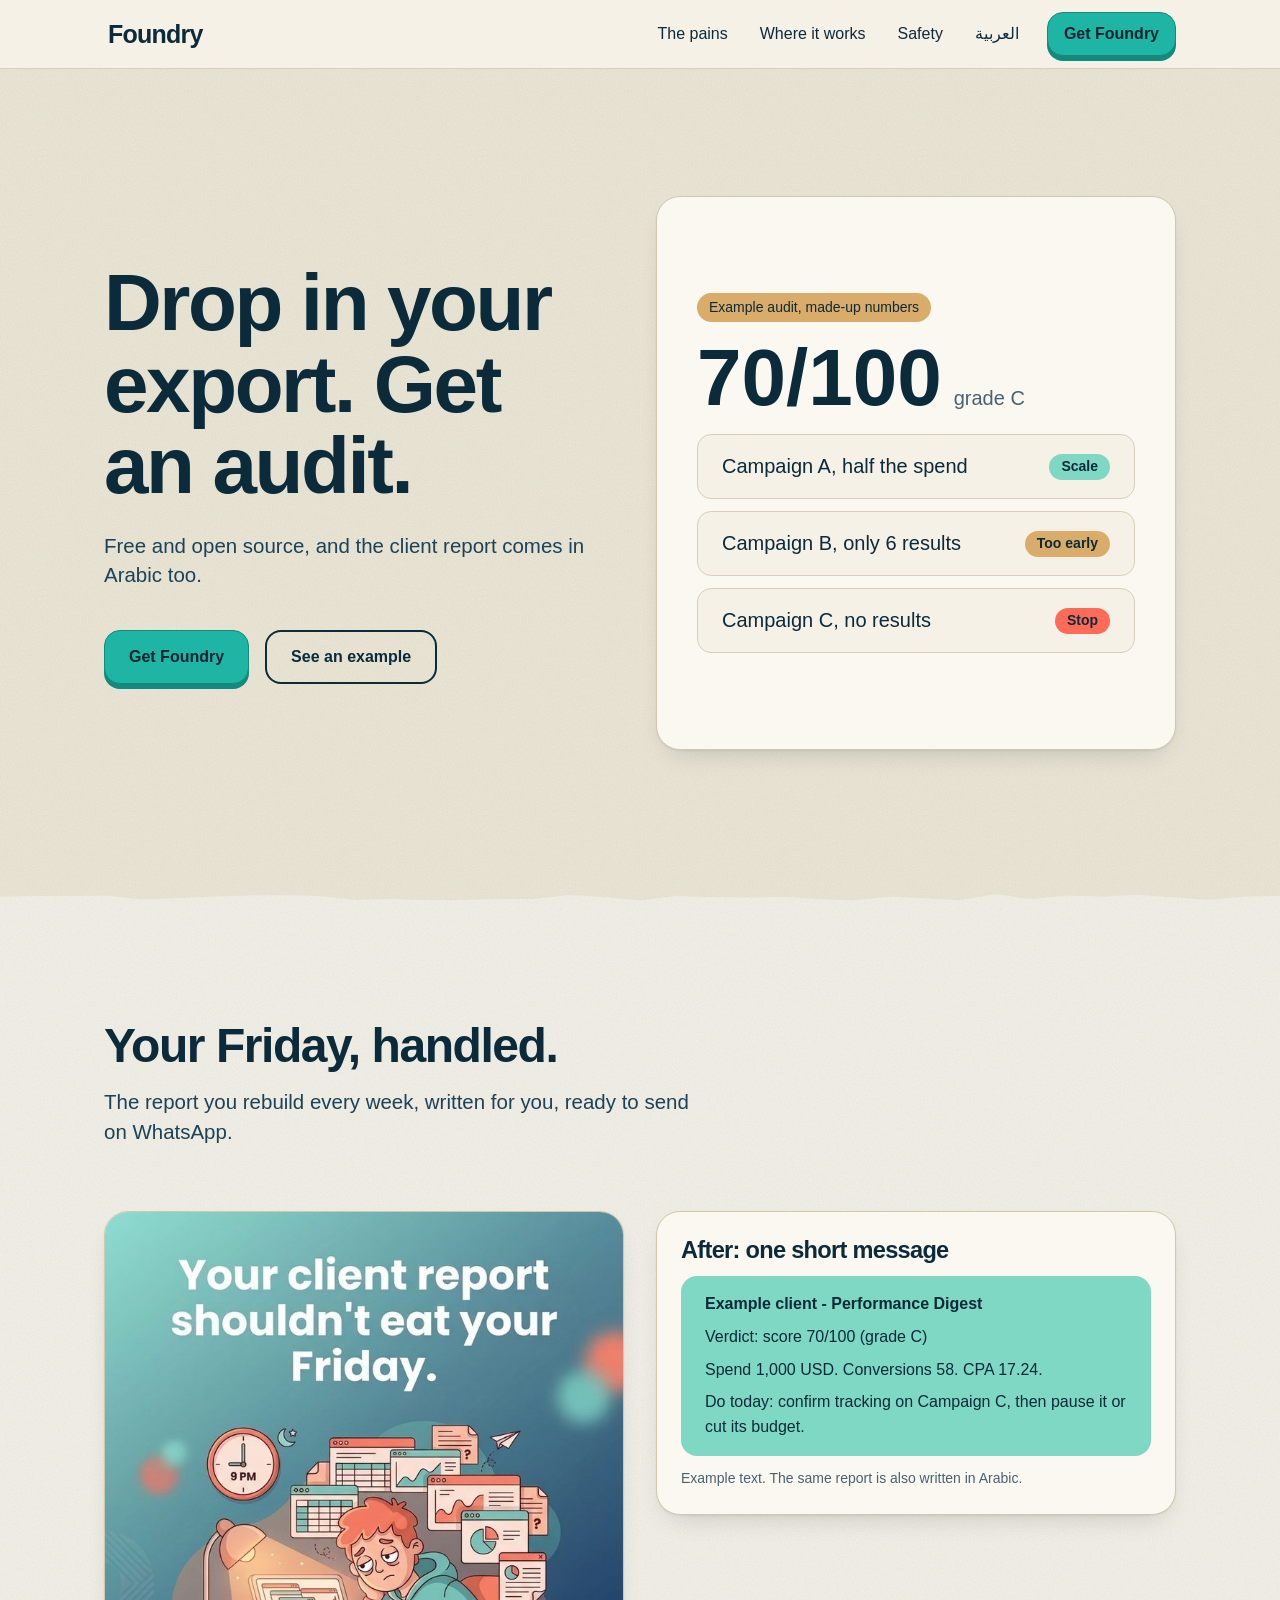
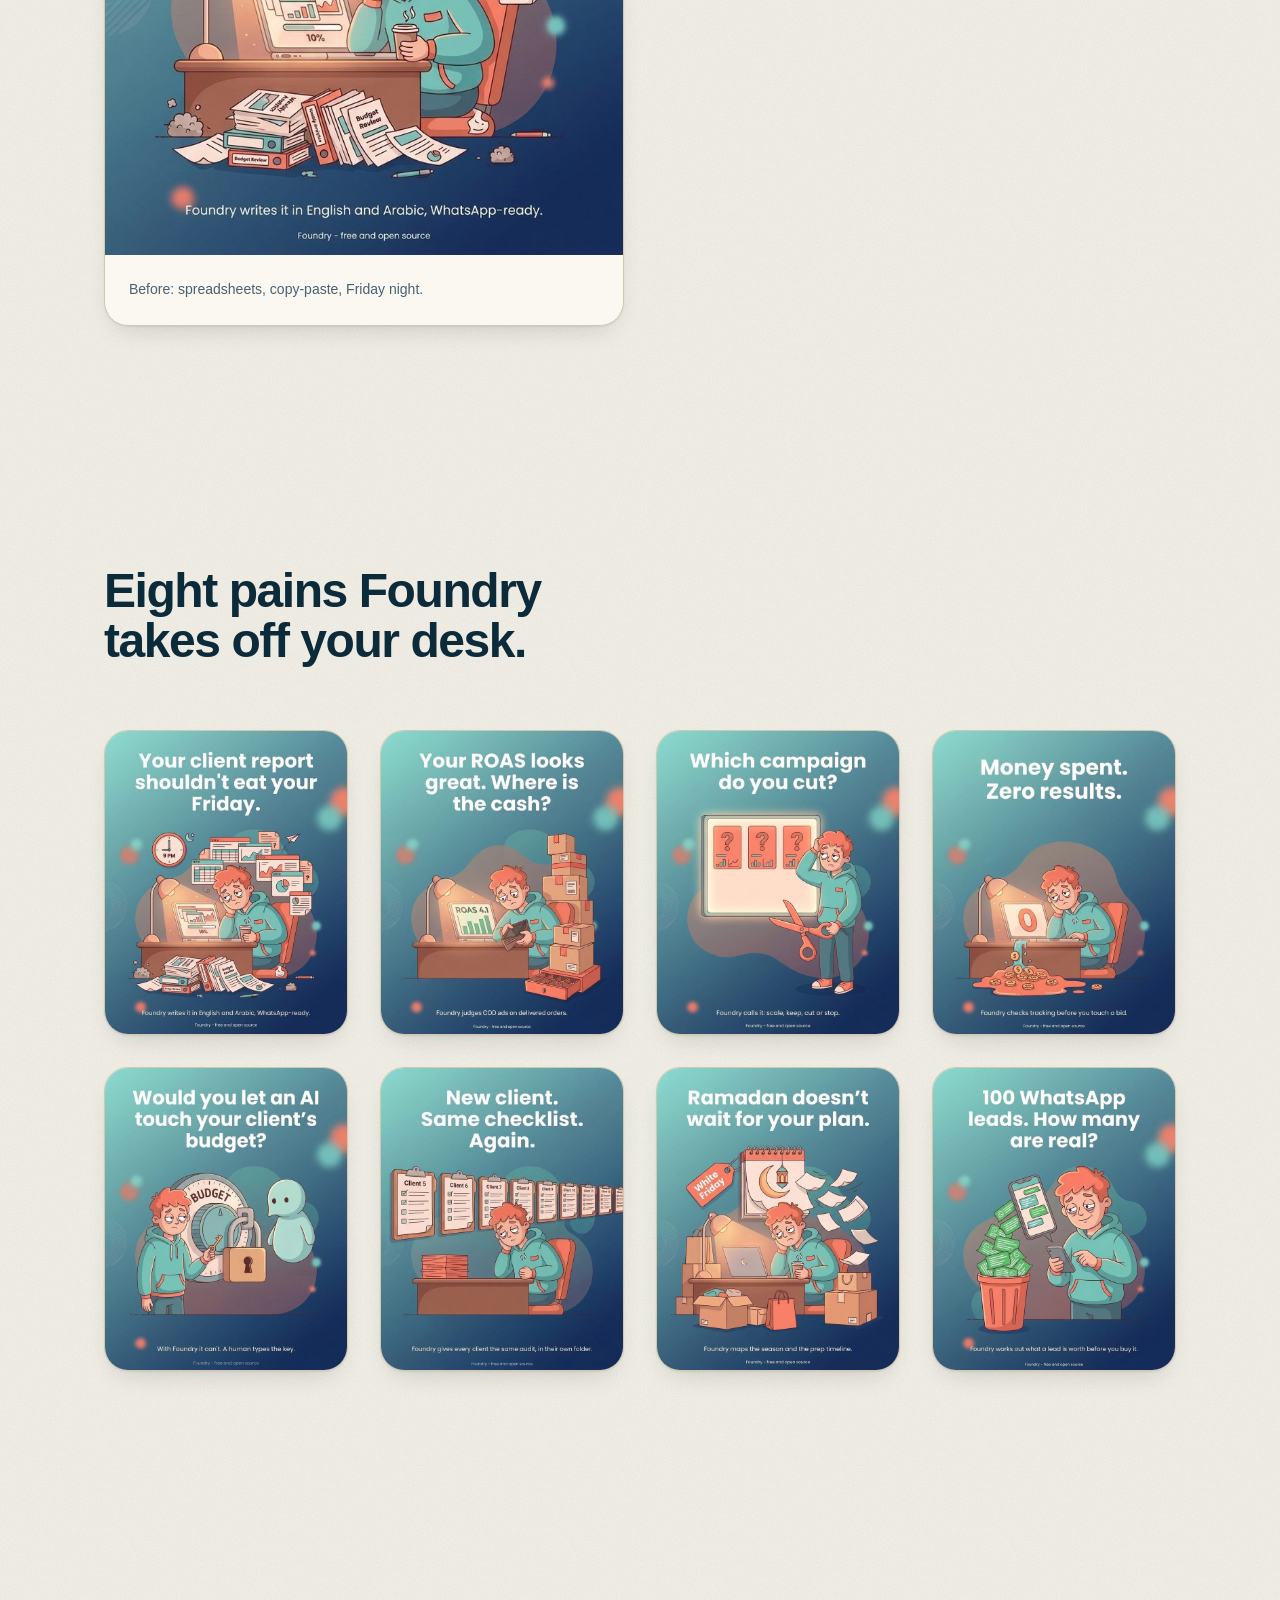
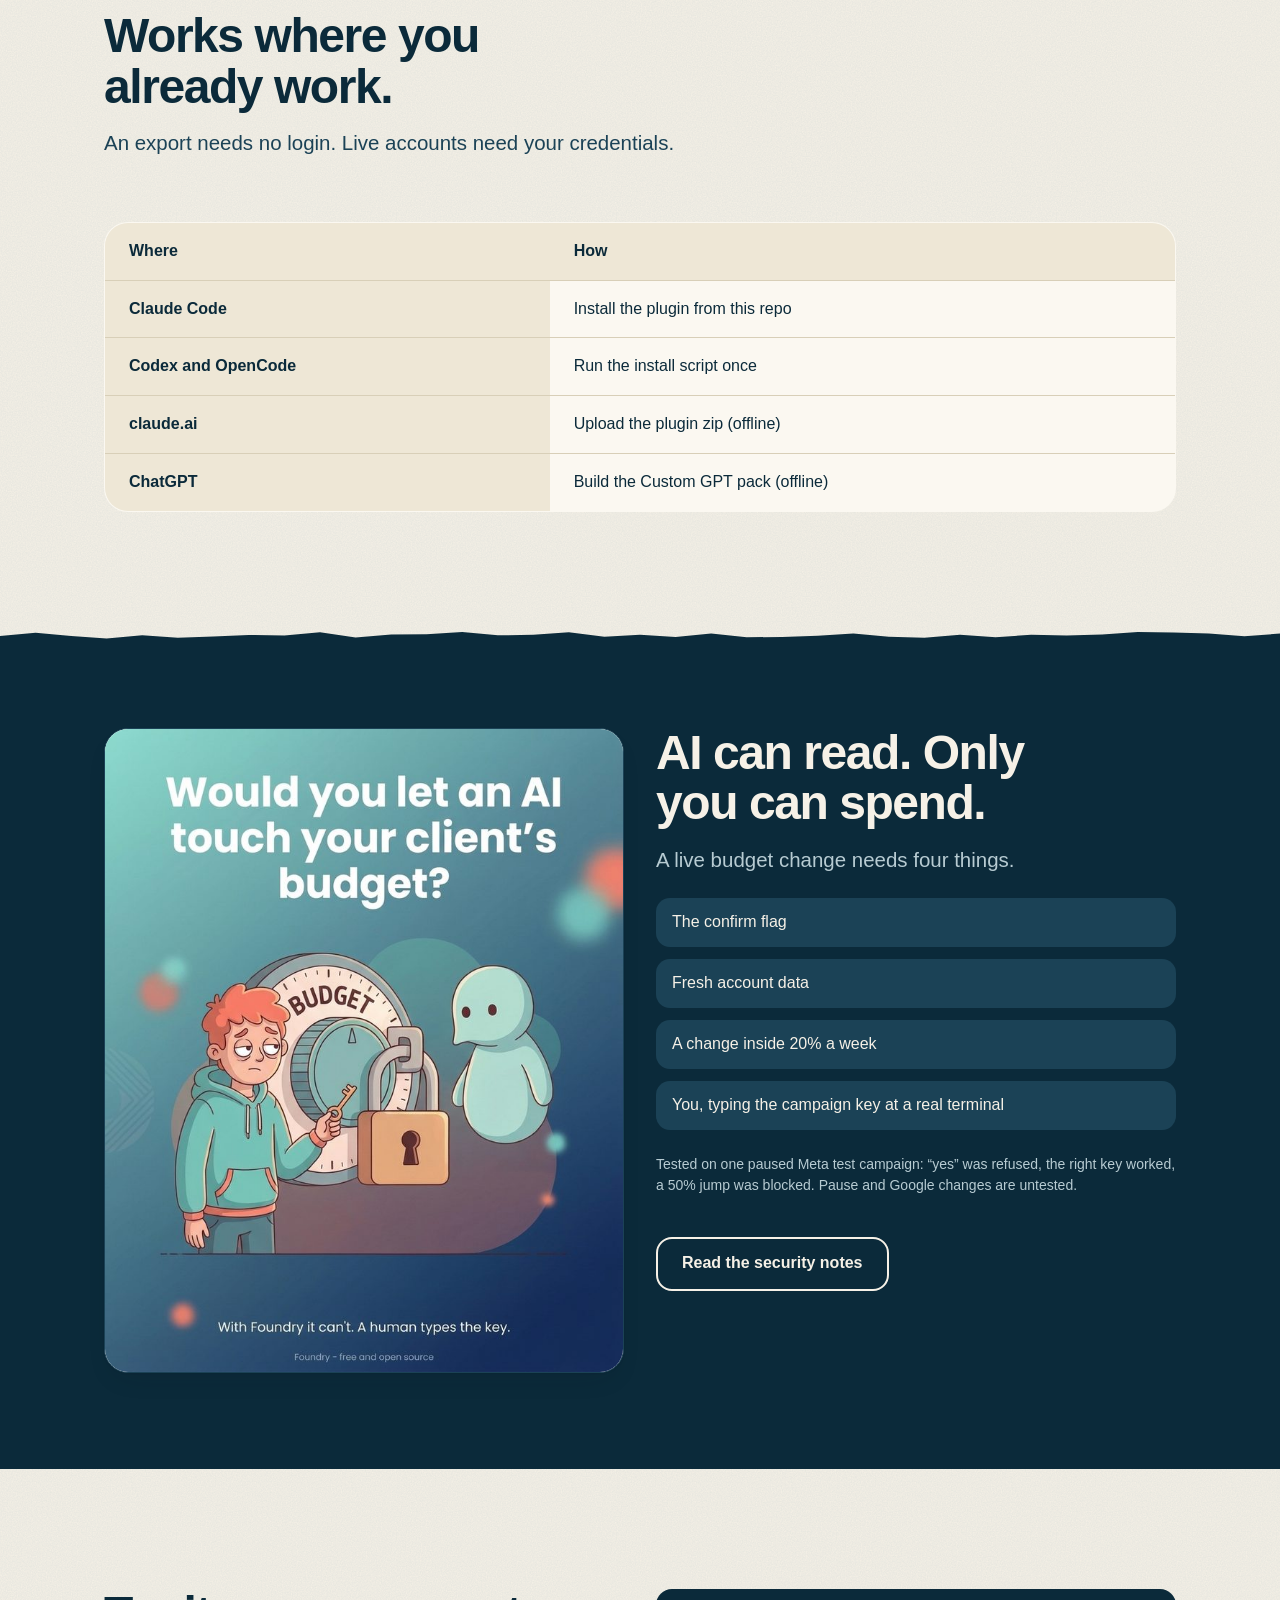
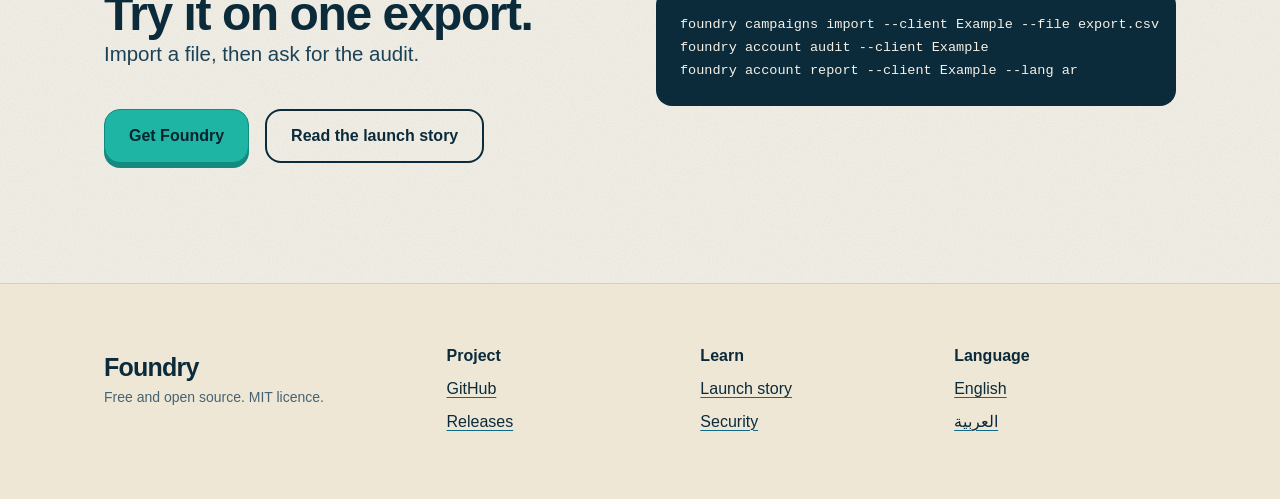
==== docs/index.html @ cbfed39d "feat: Foundry landing page for GitHub Pages (EN and AR), built with Hallmark Pain-first page: drop i" ====
<!doctype html>
<html lang="en">
<head>
<meta charset="utf-8">
<meta name="viewport" content="width=device-width, initial-scale=1">
<title>Foundry: drop in your Ads Manager export, get an audit</title>
<meta name="description" content="Foundry is a free, open-source ops tool for ad agencies. Drop in an Ads Manager export and get an audit and a client report in English and Arabic.">
<link rel="canonical" href="https://mohamedomar11111.github.io/growth-architect-foundry/">
<link rel="alternate" hreflang="ar" href="https://mohamedomar11111.github.io/growth-architect-foundry/ar/">
<meta property="og:title" content="Foundry: drop in your export, get an audit">
<meta property="og:description" content="Free and open source. Audits and client reports in English and Arabic for ad agencies.">
<meta property="og:image" content="https://mohamedomar11111.github.io/growth-architect-foundry/img/og.jpg">
<meta property="og:type" content="website">
<meta name="twitter:card" content="summary_large_image">
<link rel="icon" href="favicon.svg" type="image/svg+xml">
<link rel="preconnect" href="https://api.fontshare.com" crossorigin>
<link href="https://api.fontshare.com/v2/css?f[]=chillax@500,600&amp;display=swap" rel="stylesheet">
<link rel="stylesheet" href="site.css">
</head>
<body>
<header class="nav">
  <div class="container">
    <a class="brand" href="./">Foundry</a>
    <nav aria-label="Main">
      <ul>
        <li class="opt"><a href="#pains">The pains</a></li>
        <li class="opt"><a href="#where">Where it works</a></li>
        <li class="opt"><a href="#safety">Safety</a></li>
        <li class="opt"><a href="ar/" hreflang="ar" lang="ar">العربية</a></li>
        <li><a class="btn primary small" href="https://github.com/mohamedOmar11111/growth-architect-foundry">Get Foundry</a></li>
      </ul>
    </nav>
  </div>
</header>

<main>
<section class="hero" aria-labelledby="h1">
  <div class="container">
    <div>
      <h1 id="h1">Drop in your export. Get an audit.</h1>
      <p class="lead">Free and open source, and the client report comes in Arabic too.</p>
      <div class="actions">
        <a class="btn primary" href="https://github.com/mohamedOmar11111/growth-architect-foundry">Get Foundry</a>
        <a class="btn" href="#example">See an example</a>
      </div>
    </div>
    <article class="sheet" aria-label="Example audit with made-up numbers">
      <span class="chip">Example audit, made-up numbers</span>
      <div class="score"><span class="figure num">70/100</span><span class="grade">grade C</span></div>
      <ul class="rows">
        <li><span>Campaign A, half the spend</span><span class="call scale">Scale</span></li>
        <li><span>Campaign B, only 6 results</span><span class="call wait">Too early</span></li>
        <li><span>Campaign C, no results</span><span class="call stop">Stop</span></li>
      </ul>
    </article>
  </div>
</section>

<section id="example" aria-labelledby="h-ba">
  <div class="container">
    <div class="head">
      <h2 id="h-ba">Your Friday, handled.</h2>
      <p class="lead">The report you rebuild every week, written for you, ready to send on WhatsApp.</p>
    </div>
    <div class="two">
      <figure class="panel" style="margin:0">
        <img src="img/pain1.jpg" width="720" height="893" alt="Illustration: a tired media buyer at a laptop at 9 PM, surrounded by spreadsheets and paper reports. The text says your client report shouldn't eat your Friday." loading="lazy">
        <figcaption class="body muted">Before: spreadsheets, copy-paste, Friday night.</figcaption>
      </figure>
      <div class="panel">
        <div class="body">
          <h3>After: one short message</h3>
          <div class="bubble" role="img" aria-label="Example WhatsApp digest">
            <p><strong>Example client - Performance Digest</strong></p>
            <p>Verdict: score 70/100 (grade C)</p>
            <p>Spend 1,000 USD. Conversions 58. CPA 17.24.</p>
            <p>Do today: confirm tracking on Campaign C, then pause it or cut its budget.</p>
          </div>
          <p class="muted">Example text. The same report is also written in Arabic.</p>
        </div>
      </div>
    </div>
  </div>
</section>

<section id="pains" aria-labelledby="h-pains">
  <div class="container">
    <div class="head">
      <h2 id="h-pains">Eight pains Foundry takes off your desk.</h2>
    </div>
    <ul class="grid8">
      <li><figure><img src="img/pain1.jpg" width="720" height="893" alt="Your client report shouldn't eat your Friday. Foundry writes it in English and Arabic, WhatsApp-ready." loading="lazy"></figure></li>
      <li><figure><img src="img/pain2.jpg" width="720" height="893" alt="Your ROAS looks great. Where is the cash? Foundry judges cash-on-delivery ads on delivered orders." loading="lazy"></figure></li>
      <li><figure><img src="img/pain3.jpg" width="720" height="893" alt="Which campaign do you cut? Foundry calls it: scale, keep, cut or stop." loading="lazy"></figure></li>
      <li><figure><img src="img/pain4.jpg" width="720" height="893" alt="Money spent, zero results. Foundry checks tracking before you touch a bid." loading="lazy"></figure></li>
      <li><figure><img src="img/pain5.jpg" width="720" height="893" alt="Would you let an AI touch your client's budget? With Foundry it can't. A human types the key." loading="lazy"></figure></li>
      <li><figure><img src="img/pain6.jpg" width="720" height="893" alt="New client, same checklist, again. Foundry gives every client the same audit, in their own folder." loading="lazy"></figure></li>
      <li><figure><img src="img/pain7.jpg" width="720" height="893" alt="Ramadan doesn't wait for your plan. Foundry maps the season and the prep timeline." loading="lazy"></figure></li>
      <li><figure><img src="img/pain8.jpg" width="720" height="893" alt="100 WhatsApp leads, how many are real? Foundry works out what a lead is worth before you buy it." loading="lazy"></figure></li>
    </ul>
  </div>
</section>

<section id="where" aria-labelledby="h-where">
  <div class="container">
    <div class="head">
      <h2 id="h-where">Works where you already work.</h2>
      <p class="lead">An export needs no login. Live accounts need your credentials.</p>
    </div>
    <table>
      <thead><tr><th scope="col">Where</th><th scope="col">How</th></tr></thead>
      <tbody>
        <tr><th scope="row">Claude Code</th><td>Install the plugin from this repo</td></tr>
        <tr><th scope="row">Codex and OpenCode</th><td>Run the install script once</td></tr>
        <tr><th scope="row">claude.ai</th><td>Upload the plugin zip (offline)</td></tr>
        <tr><th scope="row">ChatGPT</th><td>Build the Custom GPT pack (offline)</td></tr>
      </tbody>
    </table>
  </div>
</section>

<section class="night" id="safety" aria-labelledby="h-safe">
  <div class="container">
    <div class="two">
      <div class="panel">
        <img src="img/pain5.jpg" width="720" height="893" alt="Illustration: the media buyer holds the key to a padlocked budget dial while a friendly assistant waits on the other side." loading="lazy">
      </div>
      <div>
        <h2 id="h-safe">AI can read. Only you can spend.</h2>
        <p class="lead">A live budget change needs four things.</p>
        <ul class="checks">
          <li>The confirm flag</li>
          <li>Fresh account data</li>
          <li>A change inside 20% a week</li>
          <li>You, typing the campaign key at a real terminal</li>
        </ul>
        <p class="muted">Tested on one paused Meta test campaign: “yes” was refused, the right key worked, a 50% jump was blocked. Pause and Google changes are untested.</p>
        <div class="actions"><a class="btn" href="https://github.com/mohamedOmar11111/growth-architect-foundry/blob/master/SECURITY.md">Read the security notes</a></div>
      </div>
    </div>
  </div>
</section>

<section id="get" aria-labelledby="h-get">
  <div class="container">
    <div class="two">
      <div>
        <h2 id="h-get">Try it on one export.</h2>
        <p class="lead">Import a file, then ask for the audit.</p>
        <div class="actions">
          <a class="btn primary" href="https://github.com/mohamedOmar11111/growth-architect-foundry">Get Foundry</a>
          <a class="btn" href="https://hol.org/blog/introducing-growth-architect-foundry">Read the launch story</a>
        </div>
      </div>
<pre aria-label="Example commands"><code>foundry campaigns import --client Example --file export.csv
foundry account audit --client Example
foundry account report --client Example --lang ar</code></pre>
    </div>
  </div>
</section>
</main>

<footer>
  <div class="container">
    <div>
      <a class="brand" href="./">Foundry</a>
      <p class="muted">Free and open source. MIT licence.</p>
    </div>
    <div>
      <h2>Project</h2>
      <ul>
        <li><a href="https://github.com/mohamedOmar11111/growth-architect-foundry">GitHub</a></li>
        <li><a href="https://github.com/mohamedOmar11111/growth-architect-foundry/releases">Releases</a></li>
      </ul>
    </div>
    <div>
      <h2>Learn</h2>
      <ul>
        <li><a href="https://hol.org/blog/introducing-growth-architect-foundry">Launch story</a></li>
        <li><a href="https://github.com/mohamedOmar11111/growth-architect-foundry/blob/master/SECURITY.md">Security</a></li>
      </ul>
    </div>
    <div>
      <h2>Language</h2>
      <ul>
        <li><a href="./" hreflang="en">English</a></li>
        <li><a href="ar/" hreflang="ar" lang="ar">العربية</a></li>
      </ul>
    </div>
  </div>
</footer>
</body>
</html>
---- docs/site.css ----
/* Hallmark · shape: Marquee Hero · genre: playful · theme: Hum (deal 1/3, seed foundry-open-source-growth-ops-b22f·2314e5b4·2026-10-31·r0) · job: try · draw: 196a08
 * hero: Banner · nav: bar · footer: index columns · imagery: the product built, and the owner's own illustrations · signature: the example audit sheet
 * axes: light/rounded-sans/chromatic-yellow · posture: full-palette · contrast: pass · fold: pass · v2.0.0 */
/* Hallmark · pre-emit critique: P4 H4 E4 S4 R4 V3 · weakest: V, Hum's tokens are remapped to the Foundry colour code (teal is the action, coral the pain) so the page keeps its paper material but not its pear yellow. */
@import url("./tokens.css");
@import url("./base.css");

/* Foundry brand map over Hum: teal = the fix and the action, coral = the pain, navy ink, cream paper. */
:root {
  --color-paper: #F6F1E7; --color-paper-2: #EEE7D6; --color-paper-3: #E6DEC9;
  --color-ink: #0B2A3A; --color-ink-2: #1B4256; --color-muted: #476272; --color-rule: #D8CFB8;
  --color-accent: #1FB5A5; --color-accent-deep: #138A7D; --color-accent-ink: #062330;
  --color-accent-2: #0E6A88; --color-focus: #0E6A88;
  --color-accent-3: #FF6B57; --color-mint: #7FD8C3; --color-mint-deep: #17705F;
  --color-card: #FBF8F1; --color-edge: #D2C8AE; --color-night: #0B2A3A; --color-night-text: #F6F1E7; --color-night-muted: #B7CBD2;
  --font-display: "Chillax", ui-rounded, ui-sans-serif, sans-serif; --font-body: var(--font-display);
  --torn-bottom: polygon(0 0, 100% 0, 100.0% calc(100% - 5.2px), 97.22% calc(100% - 4.6px), 94.44% calc(100% - 1.3px), 91.67% calc(100% - 3.8px), 88.89% calc(100% - 6.3px), 86.11% calc(100% - 4.4px), 83.33% calc(100% - 5.6px), 80.56% calc(100% - 2.0px), 77.78% calc(100% - 6.9px), 75.0% calc(100% - 0.8px), 72.22% calc(100% - 2.7px), 69.44% calc(100% - 4.4px), 66.67% calc(100% - 0.4px), 63.89% calc(100% - 2.0px), 61.11% calc(100% - 4.3px), 58.33% calc(100% - 3.4px), 55.56% calc(100% - 4.0px), 52.78% calc(100% - 5.1px), 50.0% calc(100% - 0.4px), 47.22% calc(100% - 4.0px), 44.44% calc(100% - 6.1px), 41.67% calc(100% - 1.9px), 38.89% calc(100% - 2.1px), 36.11% calc(100% - 1.0px), 33.33% calc(100% - 0.8px), 30.56% calc(100% - 1.9px), 27.78% calc(100% - 1.1px), 25.0% calc(100% - 5.0px), 22.22% calc(100% - 5.8px), 19.44% calc(100% - 5.6px), 16.67% calc(100% - 4.5px), 13.89% calc(100% - 3.0px), 11.11% calc(100% - 1.5px), 8.33% calc(100% - 5.6px), 5.56% calc(100% - 5.0px), 2.78% calc(100% - 5.0px), 0.0% calc(100% - 4.5px));
  --torn-top: polygon(0.0% 4.2px, 2.78% 1.0px, 5.56% 4.1px, 8.33% 6.7px, 11.11% 3.3px, 13.89% 6.0px, 16.67% 4.7px, 19.44% 3.1px, 22.22% 3.7px, 25.0% 0.5px, 27.78% 5.6px, 30.56% 2.7px, 33.33% 2.3px, 36.11% 0.2px, 38.89% 3.5px, 41.67% 3.0px, 44.44% 0.4px, 47.22% 5.0px, 50.0% 2.8px, 52.78% 5.1px, 55.56% 1.6px, 58.33% 5.4px, 61.11% 5.1px, 63.89% 4.0px, 66.67% 1.7px, 69.44% 4.8px, 72.22% 5.9px, 75.0% 2.9px, 77.78% 5.5px, 80.56% 2.8px, 83.33% 3.6px, 86.11% 2.7px, 88.89% 0.2px, 91.67% 0.6px, 94.44% 1.6px, 97.22% 4.3px, 100.0% 1.7px, 100% 100%, 0 100%);
  --grain: url("data:image/svg+xml,%3Csvg xmlns='http://www.w3.org/2000/svg' width='220' height='220'%3E%3Cfilter id='g'%3E%3CfeTurbulence type='fractalNoise' baseFrequency='.8' numOctaves='2' stitchTiles='stitch'/%3E%3CfeColorMatrix values='0 0 0 0 .04 0 0 0 0 .16 0 0 0 0 .23 0 0 0 .09 0'/%3E%3C/filter%3E%3Crect width='220' height='220' filter='url(%23g)'/%3E%3C/svg%3E");
  --container: 1200px;
}
:root[lang="ar"] { --font-display: "Cairo", ui-sans-serif, system-ui, sans-serif; --font-body: var(--font-display); --tracking-display: 0; }

body { font-weight: 500; background-color: var(--color-paper); background-image: var(--grain); background-blend-mode: multiply; background-size: 220px; }
h1, h2, h3 { text-wrap: balance; }
strong, b, th { font-weight: 600; }
h1 { max-width: 12ch; font-size: var(--text-display); line-height: 1.02; }
h2 { font-size: var(--text-section); line-height: 1.05; max-width: 18ch; }
.lead { color: var(--color-ink-2); }
.muted { color: var(--color-muted); font-size: var(--text-sm); }
a { text-decoration-color: var(--color-accent-2); }

/* nav */
.nav { position: sticky; top: 0; z-index: 10; background: var(--color-paper); border-block-end: 1px solid var(--color-rule); }
.nav .container { display: flex; align-items: center; justify-content: space-between; gap: var(--space-lg); min-height: 68px; }
.brand { font-family: var(--font-display); font-weight: var(--display-weight); font-size: var(--text-xl); text-decoration: none; letter-spacing: var(--tracking-display); }
.nav ul { display: flex; gap: var(--space-lg); list-style: none; margin: 0; padding: 0; align-items: center; }
.nav a:not(.btn) { text-decoration: none; padding: var(--space-xs) var(--space-2xs); border-radius: var(--radius-input); }
.nav a:not(.btn):hover { background: var(--color-paper-2); }
@media (max-width: 52rem) { .nav li.opt { display: none; } }

/* controls: card stock that presses */
.btn { display: inline-flex; align-items: center; justify-content: center; min-height: 54px; padding-inline: var(--space-lg); border-radius: var(--radius-stock);
  font-weight: 600; text-decoration: none; background: transparent; color: var(--color-ink); border: 2px solid var(--color-ink);
  transform: translateY(0); transition: transform 160ms var(--ease-snap), background-color 160ms var(--ease-snap); cursor: pointer; }
.btn:hover { background: var(--color-paper-2); transform: translateY(-2px); }
.btn:active { transform: translateY(2px); }
.btn.primary { background: var(--color-accent); color: var(--color-accent-ink); border: 1px solid var(--color-accent-deep); box-shadow: 0 5px 0 var(--color-accent-deep); }
.btn.primary:hover { background: var(--color-accent); transform: translateY(-2px); box-shadow: 0 7px 0 var(--color-accent-deep); transition-timing-function: var(--ease-spring); }
.btn.primary:active { transform: translateY(4px); box-shadow: 0 1px 0 var(--color-accent-deep); }
.btn.small { min-height: 44px; padding-inline: var(--space-md); }
.actions { display: flex; flex-wrap: wrap; gap: var(--space-md); margin-block-start: var(--space-xl); }

/* hero */
.hero { min-height: calc(100svh - 68px); display: flex; align-items: center; padding-block: var(--space-xl) var(--space-2xl); background-color: var(--color-paper-2); background-image: var(--grain); background-blend-mode: multiply; background-size: 220px; clip-path: var(--torn-bottom); }
.hero .container { width: 100%; display: grid; grid-template-columns: minmax(0, 6fr) minmax(0, 6fr); gap: var(--gap-columns); align-items: center; }
.hero .lead { margin-block-start: var(--space-lg); }
@media (max-width: 60rem) { .hero .container { grid-template-columns: minmax(0, 1fr); } }

/* the example audit sheet (signature) */
.sheet { background: var(--color-card); border-radius: var(--radius-card); padding: var(--space-3xl) var(--space-xl); box-shadow: var(--shadow-card); border: 1px solid var(--color-edge); display: grid; gap: var(--space-md); }
.sheet header { display: flex; justify-content: space-between; align-items: center; gap: var(--space-md); flex-wrap: wrap; }
.sheet h2 { font-size: var(--text-title); max-width: none; }
.chip { display: inline-block; justify-self: start; padding: var(--space-2xs) var(--space-sm); border-radius: var(--radius-pill); background: var(--color-sand); color: var(--color-ink); font-size: var(--text-sm); font-weight: 500; }
.score { display: flex; align-items: baseline; gap: var(--space-sm); }
.score .figure { font-variant-numeric: tabular-nums; font-size: var(--text-display); font-weight: 600; line-height: 1; }
.score span.grade { color: var(--color-muted); font-size: var(--text-lg); }
.rows { display: grid; gap: var(--space-sm); margin: 0; padding: 0; list-style: none; }
.rows li { display: flex; justify-content: space-between; align-items: center; gap: var(--space-md); padding: var(--space-md) var(--space-lg); font-size: var(--text-lg); border-radius: var(--radius-input); background: var(--color-paper); border: 1px solid var(--color-rule); }
.call { white-space: nowrap; flex-shrink: 0; padding: var(--space-3xs) var(--space-sm); border-radius: var(--radius-pill); font-weight: 600; font-size: var(--text-sm); }
.call.scale { background: var(--color-mint); color: var(--color-ink); }
.call.wait { background: var(--color-sand); color: var(--color-ink); }
.call.stop { background: var(--color-accent-3); color: var(--color-ink); }

/* sections */
section { padding-block: var(--section-gap-s); }
.head { display: grid; gap: var(--space-md); margin-block-end: var(--space-2xl); }
.two { display: grid; grid-template-columns: minmax(0, 1fr) minmax(0, 1fr); gap: var(--gap-columns); align-items: start; }
@media (max-width: 52rem) { .two { grid-template-columns: minmax(0, 1fr); } }
.panel { background: var(--color-card); border-radius: var(--radius-card); border: 1px solid var(--color-edge); box-shadow: var(--shadow-card); overflow: hidden; }
.panel > .body { padding: var(--space-lg); display: grid; gap: var(--space-sm); }
.panel img { width: 100%; }
.bubble { background: var(--color-mint); color: var(--color-ink); border-radius: var(--radius-stock); padding: var(--space-md) var(--space-lg); display: grid; gap: var(--space-xs); white-space: pre-line; }
.bubble p { max-width: none; }

/* the eight pains */
.grid8 { display: grid; grid-template-columns: repeat(4, minmax(0, 1fr)); gap: var(--gap-columns); margin: 0; padding: 0; list-style: none; }
.grid8 figure { margin: 0; border-radius: var(--radius-card); overflow: hidden; border: 1px solid var(--color-edge); box-shadow: var(--shadow-card); background: var(--color-card); }
.grid8 img { width: 100%; aspect-ratio: 4 / 5; object-fit: cover; }
@media (max-width: 70rem) { .grid8 { grid-template-columns: repeat(2, minmax(0, 1fr)); } }
@media (max-width: 36rem) { .grid8 { grid-template-columns: minmax(0, 1fr); } }

/* where it works */
table { width: 100%; border-collapse: collapse; background: var(--color-card); border-radius: var(--radius-card); overflow: hidden; border: 1px solid var(--color-edge); }
th, td { text-align: start; padding: var(--space-md) var(--space-lg); border-block-end: 1px solid var(--color-rule); vertical-align: top; }
th { background: var(--color-paper-2); font-weight: 600; }
tr:last-child td { border-block-end: 0; }
code, pre { font-family: var(--font-outlier); font-size: 0.92em; }
pre { margin: 0; padding: var(--space-lg); background: var(--color-night); color: var(--color-night-text); border-radius: var(--radius-stock); overflow-x: auto; direction: ltr; text-align: left; }
@media (max-width: 52rem) { th, td { padding: var(--space-sm) var(--space-md); } }

/* safety band: a torn ink sheet with paper text */
.night { background-color: var(--color-night); color: var(--color-night-text); background-image: var(--grain); background-blend-mode: soft-light; background-size: 220px; clip-path: var(--torn-top); padding-block: var(--space-3xl); }
.night .lead, .night .muted { color: var(--color-night-muted); }
.night a { color: var(--color-mint); }
.night .btn { color: var(--color-night-text); border-color: var(--color-night-text); }
.night .btn:hover { background: var(--color-ink-2); }
.night :focus-visible { outline-color: var(--color-mint); }
.checks { margin: 0; padding: 0; list-style: none; display: grid; gap: var(--space-sm); }
.checks li { padding: var(--space-sm) var(--space-md); border-radius: var(--radius-input); background: var(--color-ink-2); }
.night .panel { border-color: var(--color-ink-2); }
.night h2 + .lead { margin-block-start: var(--space-md); }
.night .checks { margin-block: var(--space-lg); }

/* arabic sample */
.rtl { direction: rtl; text-align: right; }

/* footer: index columns */
footer { padding-block: var(--space-2xl); border-block-start: 1px solid var(--color-rule); background: var(--color-paper-2); }
footer .container { display: grid; grid-template-columns: minmax(0, 1.4fr) repeat(3, minmax(0, 1fr)); gap: var(--gap-columns); }
footer ul { list-style: none; margin: var(--space-sm) 0 0; padding: 0; display: grid; gap: var(--space-xs); }
footer h2 { font-size: var(--text-md); max-width: none; font-weight: 600; letter-spacing: 0; }
@media (max-width: 52rem) { footer .container { grid-template-columns: minmax(0, 1fr) minmax(0, 1fr); } }
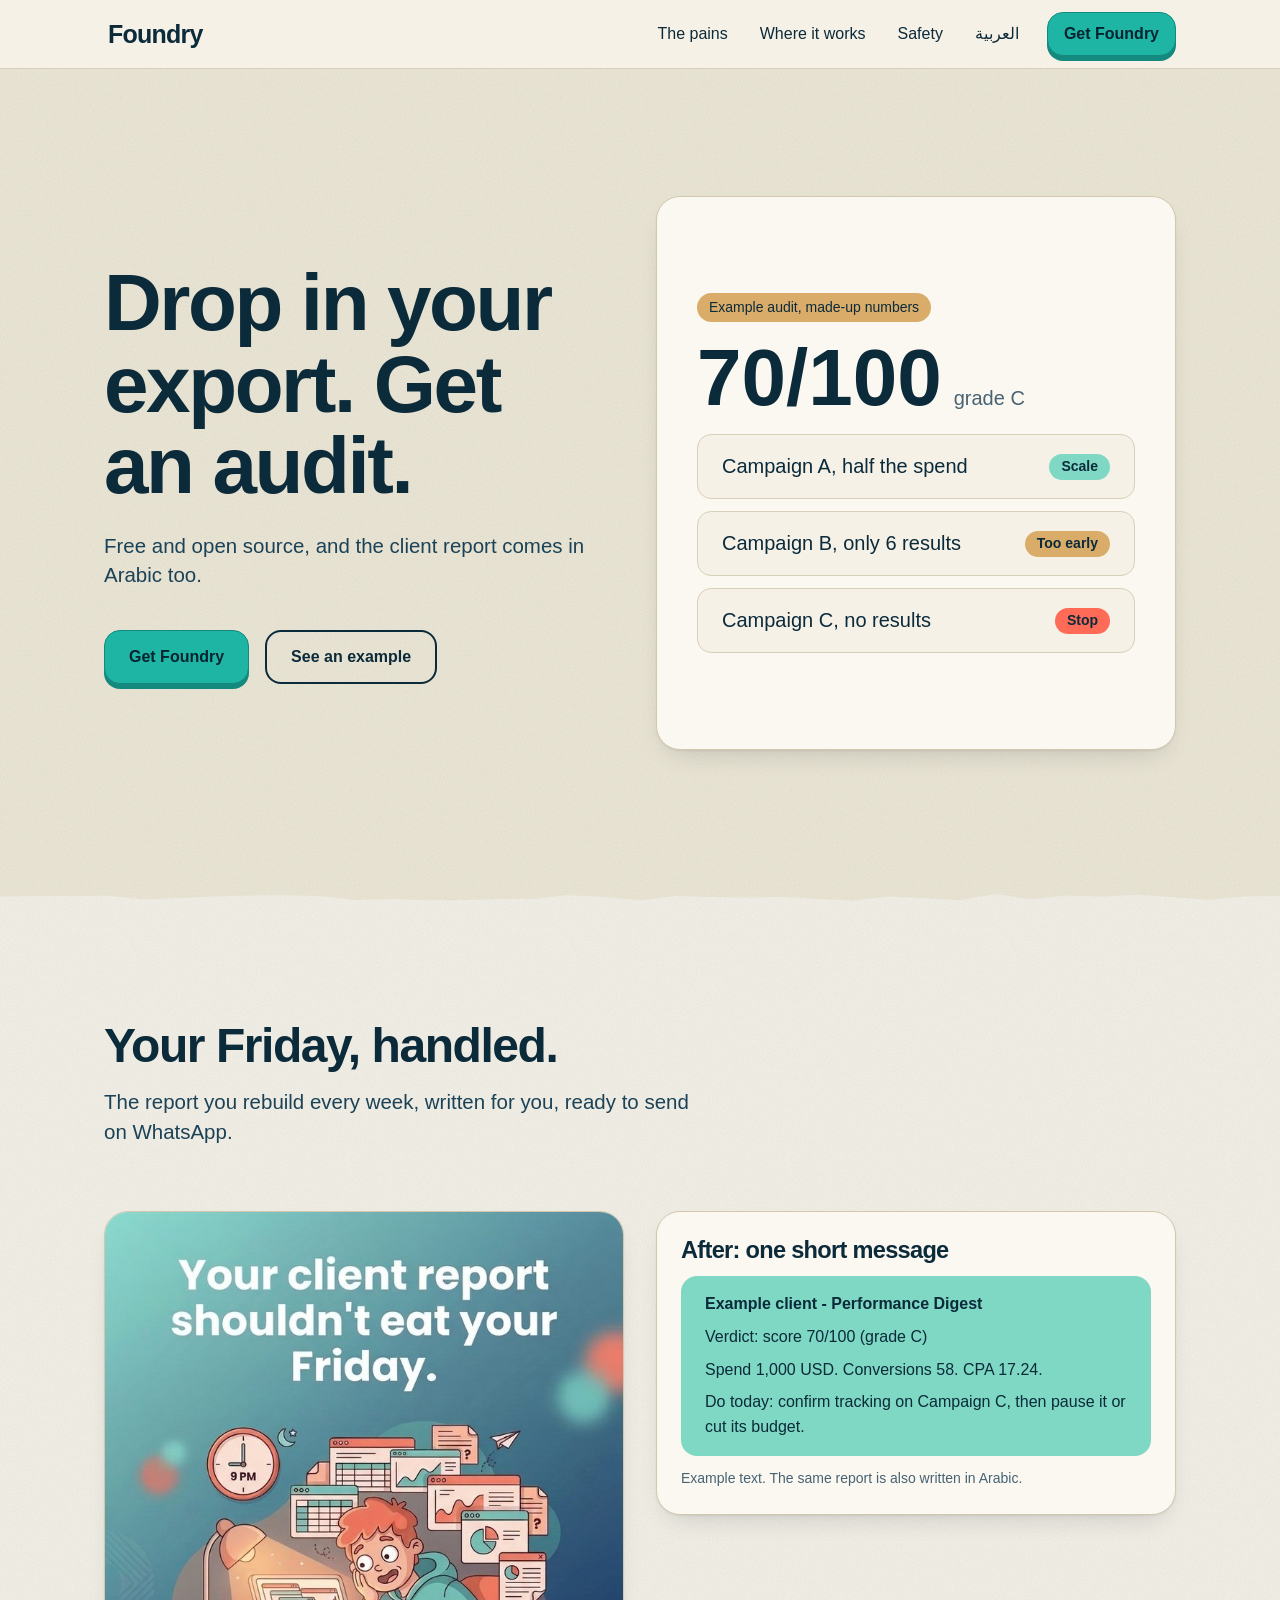
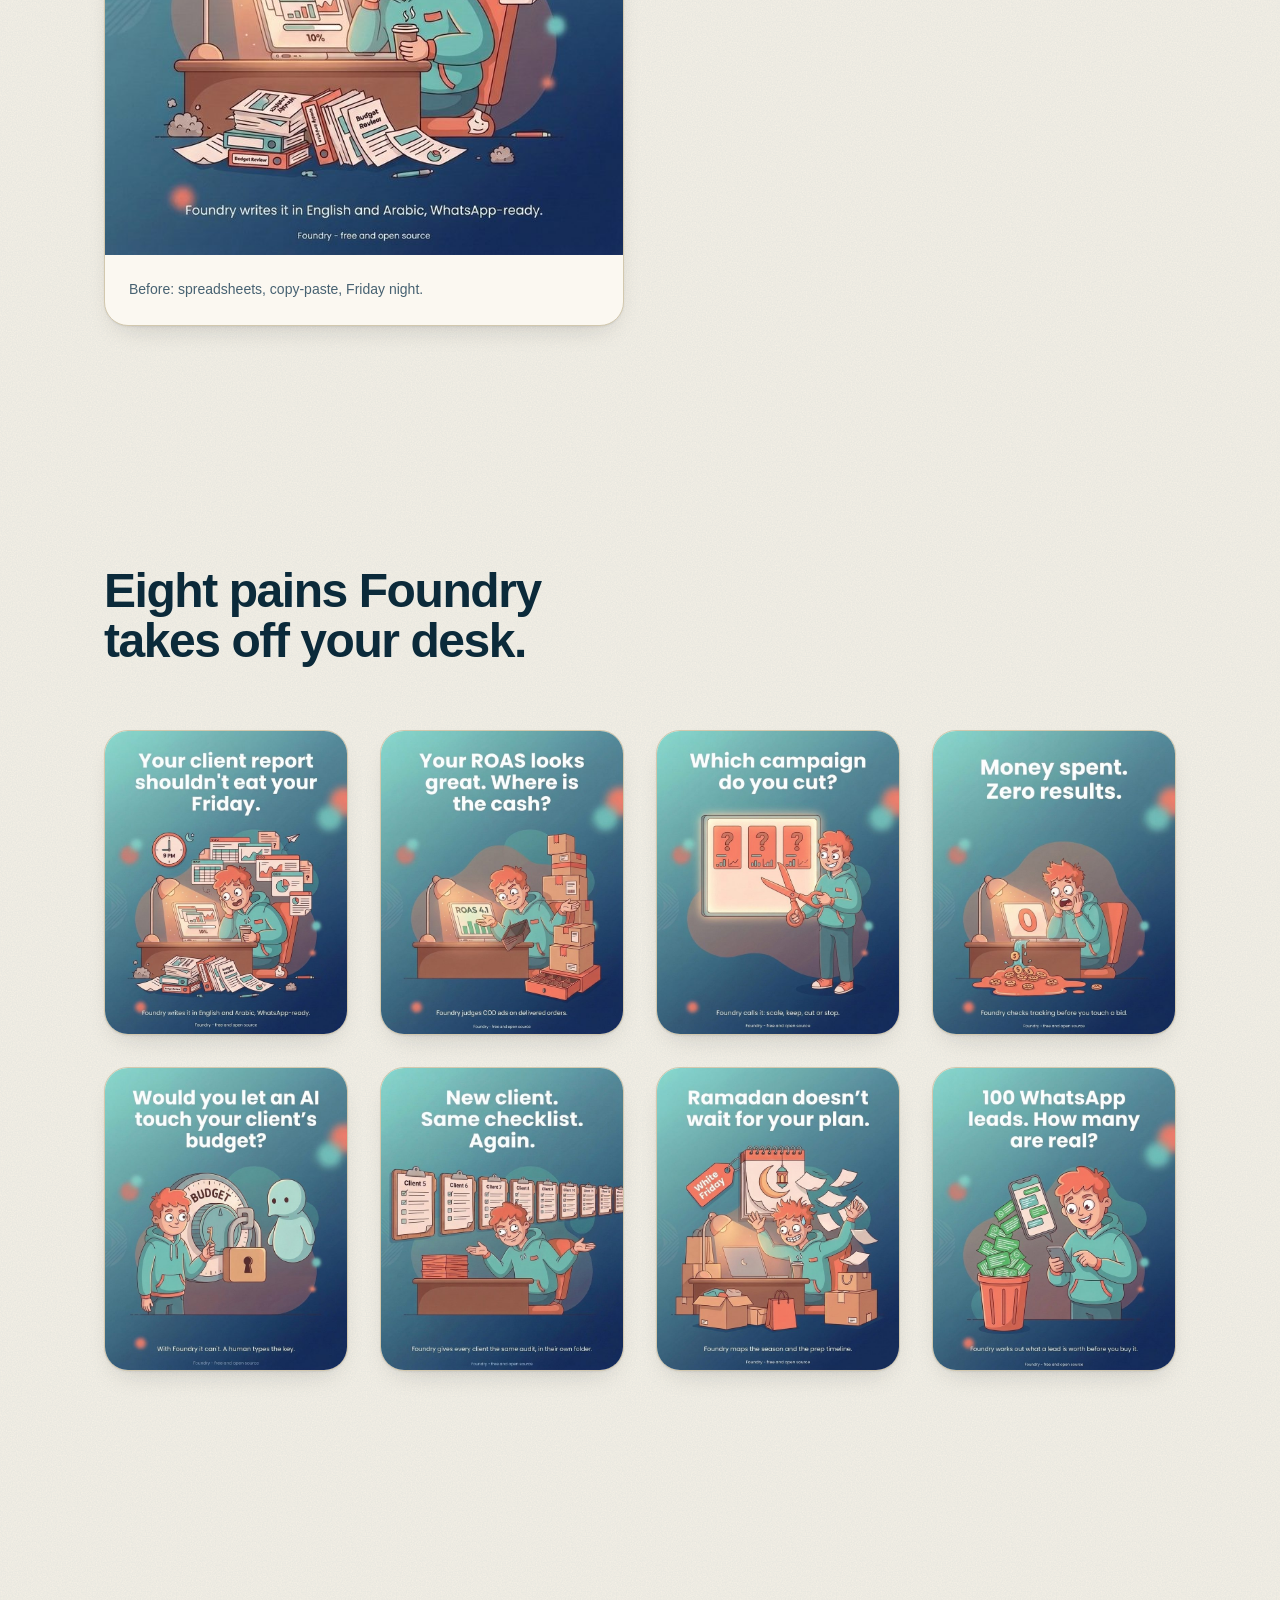
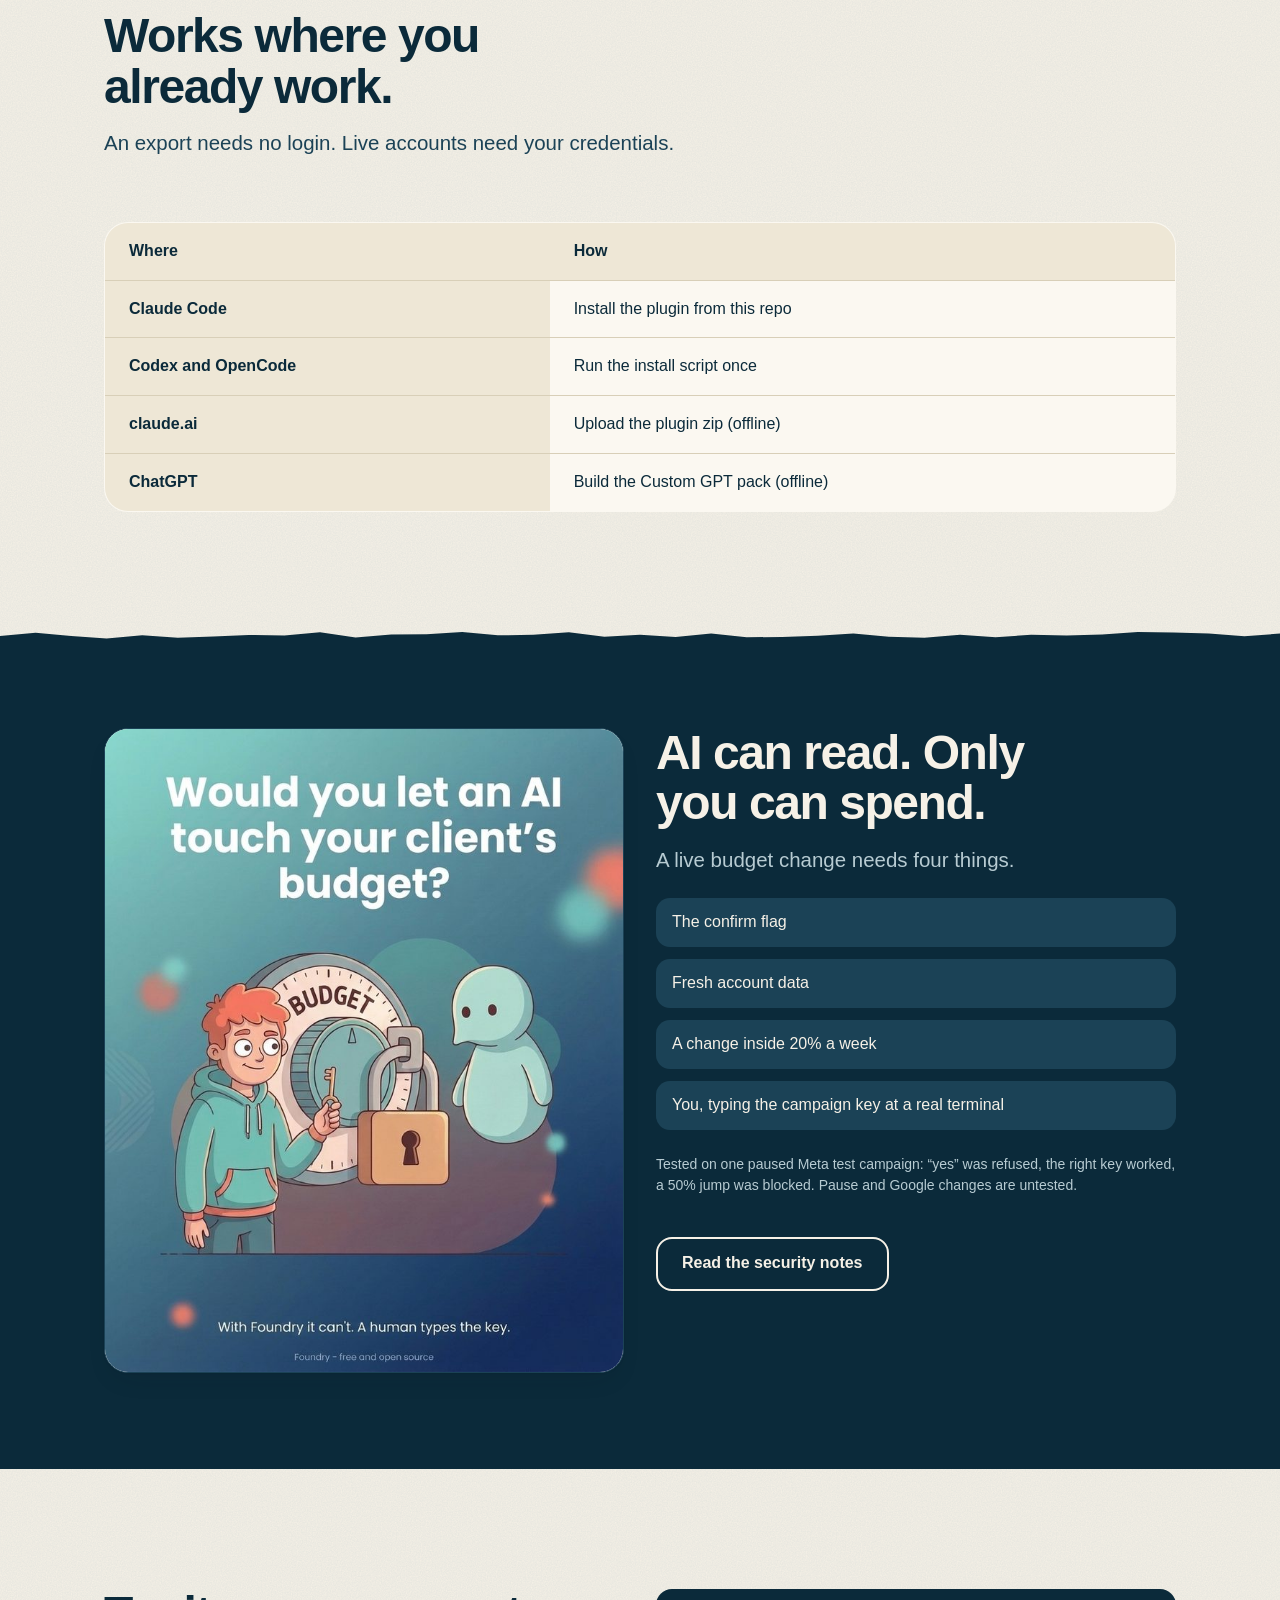
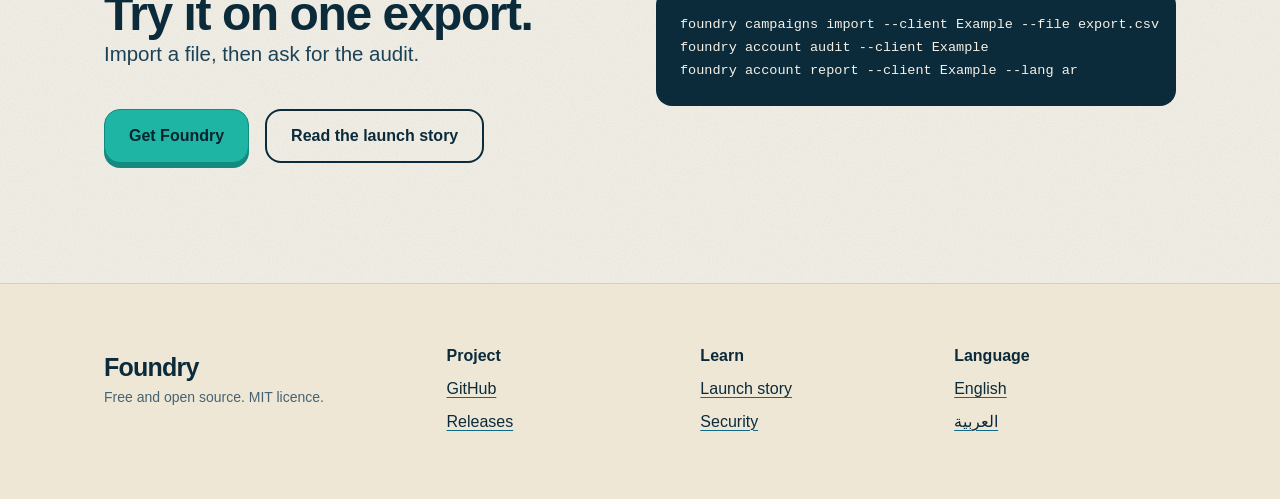
==== commit b5cd1628: "site: happier Sami on the hook posters (EN and AR) Co-Authored-By: Claude Sonnet 5.5 <noreply@anthro" ====
--- a/docs/index.html
+++ b/docs/index.html
@@ -64,7 +64,7 @@
     </div>
     <div class="two">
       <figure class="panel" style="margin:0">
-        <img src="img/pain1.jpg" width="720" height="893" alt="Illustration: a tired media buyer at a laptop at 9 PM, surrounded by spreadsheets and paper reports. The text says your client report shouldn't eat your Friday." loading="lazy">
+        <img src="img/pain1.jpg" width="720" height="893" alt="Illustration: a media buyer at a laptop at 9 PM, surprised at the time, surrounded by spreadsheets and paper reports. The text says your client report shouldn't eat your Friday." loading="lazy">
         <figcaption class="body muted">Before: spreadsheets, copy-paste, Friday night.</figcaption>
       </figure>
       <div class="panel">
